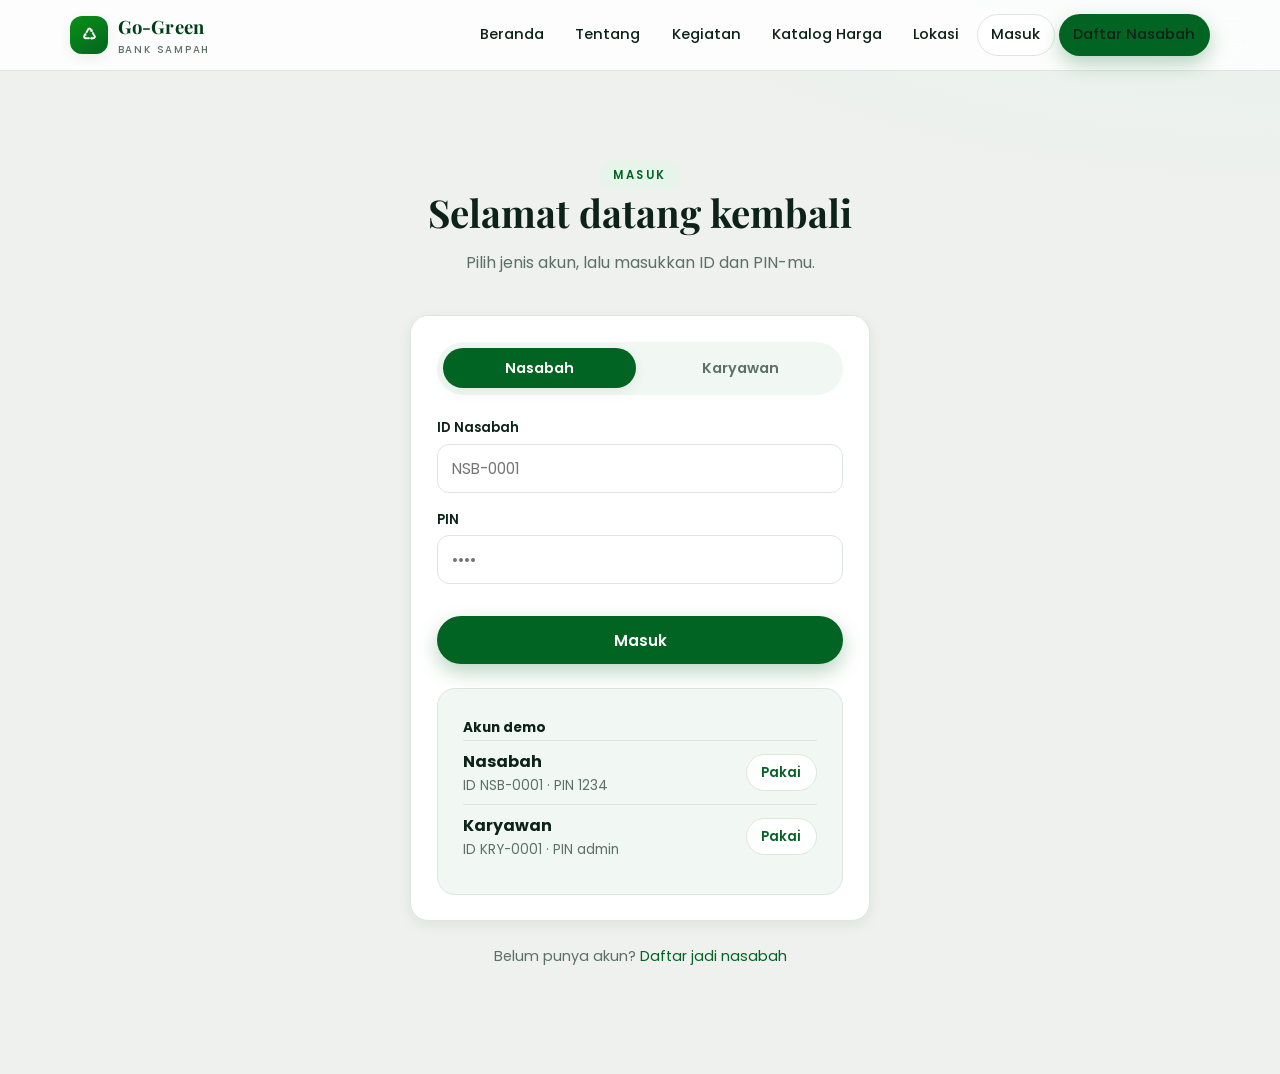
==== login.html @ a3bb7e5e "Add files via upload" ====
<!DOCTYPE html>
<html lang="id">
<head>
  <meta charset="UTF-8">
  <meta name="viewport" content="width=device-width, initial-scale=1.0">
  <title>Masuk — Bank Sampah Go-Green</title>
  <link rel="stylesheet" href="assets/css/app.css">
</head>
<body>
  <script src="assets/js/store.js"></script>
  <script>GG.renderTopbar('', 'public');</script>

  <section class="section">
    <div class="container" style="max-width:460px">
      <div class="section-head">
        <span class="eyebrow">Masuk</span>
        <h2>Selamat datang kembali</h2>
        <p>Pilih jenis akun, lalu masukkan ID dan PIN-mu.</p>
      </div>

      <div class="card">
        <div class="tabs">
          <button id="tab-nasabah" class="active" onclick="setRole('nasabah')">Nasabah</button>
          <button id="tab-karyawan" onclick="setRole('karyawan')">Karyawan</button>
        </div>

        <form id="login-form">
          <div class="field">
            <label for="id" id="lbl-id">ID Nasabah</label>
            <input class="input" id="id" required placeholder="NSB-0001">
          </div>
          <div class="field">
            <label for="pin">PIN</label>
            <input class="input" id="pin" type="password" required placeholder="••••">
          </div>
          <div id="face" class="hidden">
            <button type="button" class="btn btn-ghost btn-block" onclick="faceId()">📷 Scan FaceID (simulasi)</button>
            <div class="hint center mt-1">Karyawan boleh masuk pakai FaceID atau kredensial.</div>
          </div>
          <button class="btn btn-primary btn-block mt-2" type="submit">Masuk</button>
        </form>

        <div class="card mt-3" style="background:var(--leaf-50);box-shadow:none">
          <b style="font-size:.85rem">Akun demo</b>
          <div class="row-item" style="padding:.5rem 0"><div class="grow"><b>Nasabah</b><div class="muted" style="font-size:.84rem">ID NSB-0001 · PIN 1234</div></div>
            <button class="btn btn-ghost btn-sm" onclick="isi('nasabah','NSB-0001','1234')">Pakai</button></div>
          <div class="row-item" style="padding:.5rem 0"><div class="grow"><b>Karyawan</b><div class="muted" style="font-size:.84rem">ID KRY-0001 · PIN admin</div></div>
            <button class="btn btn-ghost btn-sm" onclick="isi('karyawan','KRY-0001','admin')">Pakai</button></div>
        </div>
      </div>

      <p class="center muted mt-3" style="font-size:.9rem">Belum punya akun? <a href="daftar.html">Daftar jadi nasabah</a></p>
    </div>
  </section>

  <script>
    let role = 'nasabah';
    function setRole(r) {
      role = r;
      document.getElementById('tab-nasabah').classList.toggle('active', r === 'nasabah');
      document.getElementById('tab-karyawan').classList.toggle('active', r === 'karyawan');
      document.getElementById('lbl-id').textContent = r === 'karyawan' ? 'ID Karyawan' : 'ID Nasabah';
      document.getElementById('id').placeholder = r === 'karyawan' ? 'KRY-0001' : 'NSB-0001';
      document.getElementById('face').classList.toggle('hidden', r !== 'karyawan');
    }
    function isi(r, id, pin) {
      setRole(r);
      document.getElementById('id').value = id;
      document.getElementById('pin').value = pin;
    }
    function faceId() {
      // simulasi: pakai karyawan demo pertama
      const k = GG.load().karyawan[0];
      document.getElementById('id').value = k.id;
      document.getElementById('pin').value = k.pin;
      GG.toast('FaceID dikenali: ' + k.nama, 'amber');
    }
    function go(r) { location.href = r === 'karyawan' ? 'karyawan.html' : 'nasabah.html'; }

    document.getElementById('login-form').addEventListener('submit', function (e) {
      e.preventDefault();
      const res = GG.login(role, document.getElementById('id').value, document.getElementById('pin').value);
      if (!res.ok) { GG.toast(res.msg); return; }
      GG.toast('Berhasil masuk. Halo, ' + res.user.nama + '!');
      setTimeout(() => go(role), 500);
    });
  </script>
</body>
</html>
---- assets/css/app.css ----
/* ============================================================
   Bank Sampah Go-Green — App Stylesheet
   Tema: hijau daur ulang, font Playfair Display + Poppins
   ============================================================ */

@import url('https://fonts.googleapis.com/css2?family=Playfair+Display:wght@600;700;800&family=Poppins:wght@300;400;500;600;700&display=swap');

:root {
  --green-900: #013d16;
  --green-700: #026423;   /* warna brand utama */
  --green-500: #0a9113;
  --green-300: #3cae5a;
  --leaf-100:  #e6f4ea;
  --leaf-50:   #f1f8f3;
  --amber:     #f0a830;   /* IoT / sorotan / peringatan */
  --amber-700: #c97e16;
  --amber-50:  #fcf2dd;
  --ink:       #0d2218;
  --muted:     #5d7066;
  --paper:     #eef1ee;
  --card:      #ffffff;
  --line:      #dde6e0;
  --danger:    #c0392b;
  --shadow:    0 10px 30px rgba(1, 61, 22, .08);
  --shadow-sm: 0 4px 14px rgba(1, 61, 22, .07);
  --radius:    18px;
}

* { box-sizing: border-box; }

html { scroll-behavior: smooth; }

body {
  margin: 0;
  font-family: 'Poppins', sans-serif;
  color: var(--ink);
  background:
    radial-gradient(1200px 500px at 100% -10%, var(--leaf-100), transparent 60%),
    var(--paper);
  line-height: 1.6;
  -webkit-font-smoothing: antialiased;
}

h1, h2, h3 { font-family: 'Playfair Display', serif; line-height: 1.15; margin: 0 0 .4em; }
h1 { font-size: clamp(2rem, 4.5vw, 3.4rem); }
h2 { font-size: clamp(1.6rem, 3vw, 2.4rem); }
h3 { font-size: 1.25rem; }
p  { margin: 0 0 1rem; color: var(--ink); }
a  { color: var(--green-700); text-decoration: none; }
img { max-width: 100%; display: block; }

.container { width: min(1140px, 92%); margin-inline: auto; }
.muted { color: var(--muted); }
.center { text-align: center; }
.mt-1{margin-top:.5rem}.mt-2{margin-top:1rem}.mt-3{margin-top:1.5rem}.mt-4{margin-top:2.5rem}
.hidden { display: none !important; }

/* ---------- Eyebrow + section title ---------- */
.eyebrow {
  display: inline-block;
  font-size: .72rem; font-weight: 600; letter-spacing: .22em;
  text-transform: uppercase; color: var(--green-700);
  background: var(--leaf-100); padding: .35rem .8rem; border-radius: 30px;
}
.section { padding: clamp(3rem, 7vw, 6rem) 0; }
.section-head { max-width: 640px; margin: 0 auto 2.5rem; text-align: center; }
.section-head p { color: var(--muted); }

/* ============================================================
   TOPBAR
   ============================================================ */
.topbar {
  position: sticky; top: 0; z-index: 50;
  background: rgba(255,255,255,.82);
  backdrop-filter: blur(14px);
  border-bottom: 1px solid var(--line);
}
.topbar-inner {
  display: flex; align-items: center; gap: 1.2rem;
  height: 70px;
}
.brand { display: flex; align-items: center; gap: .6rem; font-weight: 700; color: var(--green-900); }
.brand .mark {
  width: 38px; height: 38px; border-radius: 12px; display: grid; place-items: center;
  background: linear-gradient(145deg, var(--green-500), var(--green-700));
  color: #fff; box-shadow: var(--shadow-sm);
}
.brand b { font-family: 'Playfair Display', serif; font-size: 1.15rem; letter-spacing: .2px; }
.brand small { display:block; font-size:.62rem; font-weight:500; letter-spacing:.18em; color:var(--muted); text-transform:uppercase; }
.nav { display: flex; gap: .25rem; margin-left: auto; align-items: center; }
.nav a {
  color: var(--ink); font-weight: 500; font-size: .92rem;
  padding: .5rem .85rem; border-radius: 30px; transition: .2s;
}
.nav a:hover { background: var(--leaf-100); color: var(--green-700); }
.nav a.active { background: var(--green-700); color: #fff; }
.nav .who { font-size: .82rem; color: var(--muted); margin-right: .4rem; }
.menu-toggle { display:none; background:none;border:none;cursor:pointer;font-size:1.6rem;color:var(--green-700); }

/* ============================================================
   BUTTONS
   ============================================================ */
.btn {
  display: inline-flex; align-items: center; gap: .5rem; justify-content: center;
  font-family: inherit; font-weight: 600; font-size: .95rem;
  padding: .7rem 1.4rem; border-radius: 30px; border: 1px solid transparent;
  cursor: pointer; transition: .2s; text-align: center;
}
.btn-primary { background: var(--green-700); color: #fff; box-shadow: 0 8px 20px rgba(2,100,35,.28); }
.btn-primary:hover { background: var(--green-900); transform: translateY(-1px); }
.btn-amber { background: var(--amber); color: #4a2e00; box-shadow: 0 8px 20px rgba(240,168,48,.3); }
.btn-amber:hover { background: var(--amber-700); color:#fff; transform: translateY(-1px); }
.btn-ghost { background: #fff; color: var(--green-700); border-color: var(--line); }
.btn-ghost:hover { border-color: var(--green-300); background: var(--leaf-50); }
.btn-block { width: 100%; }
.btn:disabled { opacity: .5; cursor: not-allowed; transform: none; }
.btn-sm { padding: .45rem .9rem; font-size: .82rem; }

/* ============================================================
   CARDS / GRID
   ============================================================ */
.card {
  background: var(--card); border: 1px solid var(--line);
  border-radius: var(--radius); padding: 1.6rem; box-shadow: var(--shadow-sm);
}
.grid { display: grid; gap: 1.4rem; }
.grid-2 { grid-template-columns: repeat(2, 1fr); }
.grid-3 { grid-template-columns: repeat(3, 1fr); }
.grid-4 { grid-template-columns: repeat(4, 1fr); }

/* ============================================================
   HERO (landing)
   ============================================================ */
.hero { position: relative; overflow: hidden; padding: clamp(3rem,7vw,6rem) 0 clamp(2rem,5vw,4rem); }
.hero-grid { display: grid; grid-template-columns: 1.05fr .95fr; gap: 3rem; align-items: center; }
.hero h1 span { color: var(--green-700); }
.hero p.lead { font-size: 1.08rem; color: var(--muted); max-width: 46ch; }
.hero-cta { display: flex; gap: .8rem; flex-wrap: wrap; margin-top: 1.5rem; }
.hero-art {
  aspect-ratio: 1/1; border-radius: 32px; position: relative;
  background:
    radial-gradient(circle at 30% 25%, #fff, transparent 40%),
    linear-gradient(145deg, var(--green-300), var(--green-700));
  box-shadow: var(--shadow); display: grid; place-items: center; color: #fff;
}
.hero-art .ring { position:absolute; inset: 18px; border: 2px dashed rgba(255,255,255,.45); border-radius: 26px; animation: spin 40s linear infinite; }
@keyframes spin { to { transform: rotate(360deg); } }
.hero-art .big { font-size: 5rem; }
.hero-art .cap { position:absolute; bottom: 22px; font-weight:600; letter-spacing:.05em; }

/* stat strip */
.stats { display: grid; grid-template-columns: repeat(3,1fr); gap: 1rem; margin-top: 2.5rem; }
.stat { background:#fff; border:1px solid var(--line); border-radius: 16px; padding: 1.1rem 1.2rem; }
.stat .n { font-family:'Playfair Display',serif; font-size: 1.9rem; color: var(--green-700); font-weight: 700; }
.stat .l { font-size: .82rem; color: var(--muted); }

/* feature / step cards */
.step { background:#fff; border:1px solid var(--line); border-radius: var(--radius); padding: 1.5rem; box-shadow: var(--shadow-sm); }
.step .num {
  width: 34px;height:34px;border-radius:10px;display:grid;place-items:center;font-weight:700;
  background: var(--leaf-100); color: var(--green-700); margin-bottom: .8rem;
}
.step h3 { font-size: 1.05rem; }
.step p { font-size: .9rem; color: var(--muted); margin: 0; }

/* ============================================================
   STEPPER (alur proses)
   ============================================================ */
.stepper { display:flex; flex-wrap:wrap; gap:.5rem; margin-bottom: 1.6rem; }
.stepper .s {
  flex:1; min-width: 120px; padding:.7rem .8rem; border-radius: 12px; font-size:.8rem;
  background:#fff; border:1px solid var(--line); color: var(--muted); position:relative;
}
.stepper .s b { display:block; color: var(--ink); font-size:.82rem; }
.stepper .s.done { background: var(--leaf-100); border-color: var(--green-300); color: var(--green-700); }
.stepper .s.active { background: var(--green-700); border-color: var(--green-700); color:#fff; }
.stepper .s.active b { color:#fff; }

/* ============================================================
   TABLES (katalog harga)
   ============================================================ */
.table-wrap { overflow-x: auto; border-radius: var(--radius); border:1px solid var(--line); }
table.gg { width:100%; border-collapse: collapse; background:#fff; font-size:.92rem; }
table.gg thead th {
  background: var(--green-700); color:#fff; text-align:left; padding: .9rem 1rem;
  font-weight:600; font-size:.82rem; letter-spacing:.04em; text-transform:uppercase;
}
table.gg td { padding: .8rem 1rem; border-top:1px solid var(--line); }
table.gg tbody tr:nth-child(even) { background: var(--leaf-50); }
table.gg .cat td { background: var(--green-900); color:#fff; font-weight:600; }
table.gg .price { font-variant-numeric: tabular-nums; white-space: nowrap; }

/* ============================================================
   FORMS
   ============================================================ */
.field { margin-bottom: 1rem; }
.field label { display:block; font-size:.82rem; font-weight:600; margin-bottom:.35rem; color: var(--ink); }
.input, select.input, textarea.input {
  width:100%; font-family:inherit; font-size:.95rem; color: var(--ink);
  padding:.75rem .9rem; border:1px solid var(--line); border-radius: 12px; background:#fff; transition:.2s;
}
.input:focus { outline:none; border-color: var(--green-500); box-shadow: 0 0 0 3px var(--leaf-100); }
textarea.input { resize: vertical; min-height: 84px; }
.hint { font-size:.78rem; color: var(--muted); margin-top:.3rem; }
.check { display:flex; align-items:center; gap:.5rem; font-size:.9rem; }
.check input { width:18px;height:18px;accent-color: var(--green-700); }

/* role pills (login) */
.tabs { display:flex; gap:.5rem; background: var(--leaf-50); padding:.4rem; border-radius: 30px; margin-bottom:1.4rem; }
.tabs button {
  flex:1; border:none; background:none; font-family:inherit; font-weight:600; font-size:.9rem;
  padding:.6rem; border-radius: 30px; cursor:pointer; color: var(--muted);
}
.tabs button.active { background: var(--green-700); color:#fff; box-shadow: var(--shadow-sm); }

/* ============================================================
   BADGES / NOTIF
   ============================================================ */
.badge { display:inline-flex; align-items:center; gap:.35rem; font-size:.74rem; font-weight:600; padding:.25rem .6rem; border-radius: 20px; }
.badge.green { background: var(--leaf-100); color: var(--green-700); }
.badge.amber { background: var(--amber-50); color: var(--amber-700); }
.badge.red   { background: #fbe3e0; color: var(--danger); }
.dot { width:9px;height:9px;border-radius:50%; display:inline-block; }
.dot.on { background: var(--green-500); box-shadow:0 0 0 4px rgba(10,145,19,.18); animation: pulse 1.8s infinite; }
.dot.off { background: #b9c4be; }
@keyframes pulse { 0%,100%{box-shadow:0 0 0 4px rgba(10,145,19,.18)} 50%{box-shadow:0 0 0 7px rgba(10,145,19,0)} }

/* ============================================================
   DASHBOARD bits
   ============================================================ */
.saldo-card {
  background: linear-gradient(145deg, var(--green-700), var(--green-900));
  color:#fff; border-radius: var(--radius); padding: 1.8rem; box-shadow: var(--shadow);
}
.saldo-card .lbl { font-size:.8rem; opacity:.85; letter-spacing:.04em; }
.saldo-card .amt { font-family:'Playfair Display',serif; font-size: 2.4rem; font-weight:800; }

.menu-card { cursor:pointer; transition:.2s; }
.menu-card:hover { transform: translateY(-3px); border-color: var(--green-300); box-shadow: var(--shadow); }
.menu-card .ic { width:48px;height:48px;border-radius:14px;display:grid;place-items:center;font-size:1.4rem;background:var(--leaf-100);color:var(--green-700);margin-bottom:.8rem; }

/* IoT scale readout */
.scale {
  background: #06240f; color: var(--green-300); border-radius: 14px; padding: 1.2rem 1.4rem;
  font-variant-numeric: tabular-nums; text-align:center; border:1px solid #0c3d1c;
}
.scale .read { font-family:'Playfair Display',serif; font-size: 3rem; font-weight:800; color:#9af0b1; }
.scale .unit { font-size: 1.1rem; color: var(--green-300); }
.scale .lbl { font-size:.74rem; letter-spacing:.2em; text-transform:uppercase; opacity:.8; }

/* jenis sampah grid (karyawan) */
.type-grid { display:grid; grid-template-columns: repeat(3,1fr); gap:.7rem; }
.type-btn {
  border:1px solid var(--line); background:#fff; border-radius:12px; padding:.8rem .6rem;
  cursor:pointer; text-align:center; font-family:inherit; transition:.15s;
}
.type-btn:hover { border-color: var(--green-300); background: var(--leaf-50); }
.type-btn.sel { border-color: var(--green-700); background: var(--leaf-100); box-shadow: inset 0 0 0 1px var(--green-700); }
.type-btn b { display:block; font-size:.9rem; }
.type-btn small { color: var(--muted); font-size:.74rem; }

/* QR */
.qr-box { display:inline-block; padding:14px; background:#fff; border:1px solid var(--line); border-radius:16px; box-shadow: var(--shadow-sm); }
.qr-box svg { display:block; }
.qr-cap { font-size:.78rem; color: var(--muted); margin-top:.5rem; text-align:center; }

/* list rows */
.row-item { display:flex; align-items:center; gap:1rem; padding:.85rem 0; border-top:1px solid var(--line); }
.row-item:first-child { border-top:none; }
.row-item .grow { flex:1; }
.row-item .amt { font-weight:700; color: var(--green-700); white-space:nowrap; }
.row-item .amt.minus { color: var(--danger); }

/* ============================================================
   TOAST + MODAL
   ============================================================ */
.toast-wrap { position: fixed; right: 18px; bottom: 18px; z-index: 200; display:flex; flex-direction:column; gap:.6rem; }
.toast {
  background: var(--green-900); color:#fff; padding:.85rem 1.1rem; border-radius:12px;
  box-shadow: var(--shadow); font-size:.9rem; max-width: 320px; animation: slidein .3s ease;
}
.toast.amber { background: var(--amber-700); }
@keyframes slidein { from{transform:translateY(12px);opacity:0} to{transform:none;opacity:1} }

.modal-bg {
  position: fixed; inset:0; background: rgba(1,30,12,.55); backdrop-filter: blur(3px);
  display:grid; place-items:center; z-index:150; padding:1rem;
}
.modal {
  background:#fff; border-radius: var(--radius); padding: 1.8rem; width: min(460px, 100%);
  box-shadow: var(--shadow); animation: slidein .25s ease;
}
.modal h3 { margin-top:0; }
.modal-actions { display:flex; gap:.6rem; margin-top:1.4rem; }
.modal-actions .btn { flex:1; }

/* ============================================================
   CHATBOT (floating)
   ============================================================ */
.fab {
  position: fixed; right: 22px; bottom: 22px; z-index: 120;
  width: 60px; height: 60px; border-radius: 50%; border:none; cursor:pointer;
  background: var(--green-700); color:#fff; font-size: 1.6rem;
  box-shadow: 0 12px 28px rgba(2,100,35,.4); transition:.2s;
}
.fab:hover { transform: scale(1.06); }
.chat {
  position: fixed; right: 22px; bottom: 94px; z-index: 121;
  width: min(340px, 90vw); height: 460px; background:#fff; border-radius: 20px;
  box-shadow: var(--shadow); display:flex; flex-direction:column; overflow:hidden;
  border:1px solid var(--line); transform-origin: bottom right; animation: slidein .25s ease;
}
.chat-head { background: var(--green-700); color:#fff; padding: 1rem 1.1rem; }
.chat-head b { font-family:'Playfair Display',serif; }
.chat-body { flex:1; overflow-y:auto; padding: 1rem; display:flex; flex-direction:column; gap:.6rem; background: var(--leaf-50); }
.bubble { padding:.6rem .85rem; border-radius:14px; font-size:.88rem; max-width: 85%; }
.bubble.bot { background:#fff; border:1px solid var(--line); align-self:flex-start; border-bottom-left-radius:4px; }
.bubble.me  { background: var(--green-700); color:#fff; align-self:flex-end; border-bottom-right-radius:4px; }
.chat-chips { display:flex; flex-wrap:wrap; gap:.4rem; padding:.6rem; border-top:1px solid var(--line); background:#fff; }
.chip { font-size:.78rem; border:1px solid var(--line); background:#fff; border-radius:20px; padding:.35rem .7rem; cursor:pointer; }
.chip:hover { background: var(--leaf-100); border-color: var(--green-300); }

/* ============================================================
   FOOTER
   ============================================================ */
.site-footer { background: var(--green-900); color: #cfe6d6; padding: 3rem 0 1.5rem; margin-top: 4rem; }
.site-footer a { color:#cfe6d6; }
.foot-grid { display:grid; grid-template-columns: 1.4fr 1fr 1fr; gap:2rem; }
.site-footer h4 { color:#fff; font-family:'Poppins'; font-size:.9rem; letter-spacing:.1em; text-transform:uppercase; margin-bottom:.8rem; }
.site-footer ul li { padding:.2rem 0; font-size:.9rem; }
.foot-bottom { border-top:1px solid rgba(255,255,255,.12); margin-top:2rem; padding-top:1.2rem; text-align:center; font-size:.82rem; opacity:.8; }

/* ============================================================
   RESPONSIVE
   ============================================================ */
@media (max-width: 880px) {
  .hero-grid { grid-template-columns: 1fr; }
  .hero-art { max-width: 360px; margin: 0 auto; }
  .grid-3, .grid-4, .foot-grid { grid-template-columns: 1fr 1fr; }
  .type-grid { grid-template-columns: 1fr 1fr; }
}
@media (max-width: 640px) {
  .nav { position: fixed; inset: 70px 0 auto 0; background:#fff; flex-direction:column; align-items:stretch;
         padding:1rem; border-bottom:1px solid var(--line); display:none; }
  .nav.open { display:flex; }
  .nav .who { order:-1; }
  .menu-toggle { display:block; margin-left:auto; }
  .grid-2, .grid-3, .grid-4, .stats, .foot-grid { grid-template-columns: 1fr; }
  .type-grid { grid-template-columns: 1fr 1fr; }
}

@media (prefers-reduced-motion: reduce) {
  * { animation: none !important; transition: none !important; scroll-behavior: auto; }
}
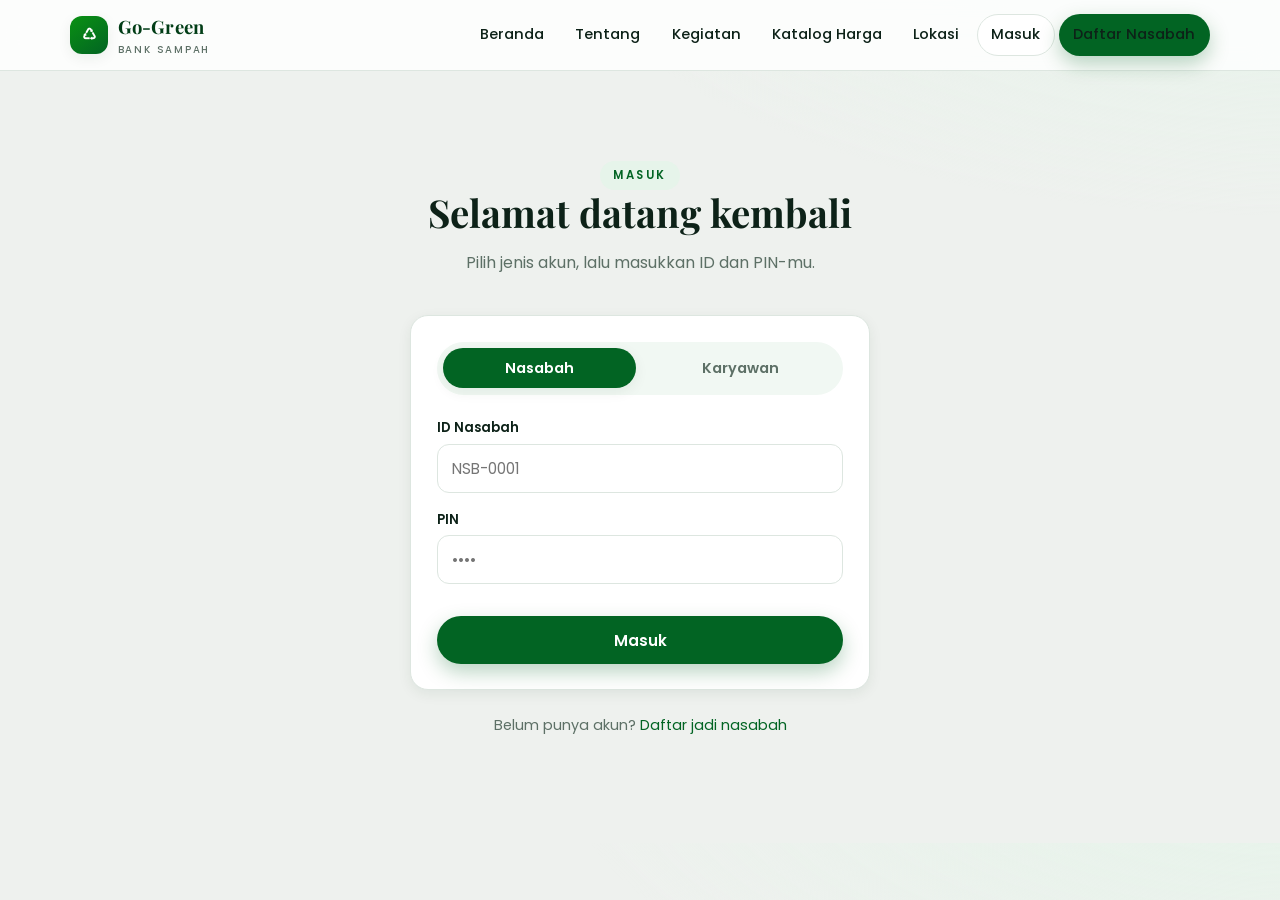
==== commit 0a43ecd4: "Update login.html" ====
--- a/login.html
+++ b/login.html
@@ -39,14 +39,6 @@
           </div>
           <button class="btn btn-primary btn-block mt-2" type="submit">Masuk</button>
         </form>
-
-        <div class="card mt-3" style="background:var(--leaf-50);box-shadow:none">
-          <b style="font-size:.85rem">Akun demo</b>
-          <div class="row-item" style="padding:.5rem 0"><div class="grow"><b>Nasabah</b><div class="muted" style="font-size:.84rem">ID NSB-0001 · PIN 1234</div></div>
-            <button class="btn btn-ghost btn-sm" onclick="isi('nasabah','NSB-0001','1234')">Pakai</button></div>
-          <div class="row-item" style="padding:.5rem 0"><div class="grow"><b>Karyawan</b><div class="muted" style="font-size:.84rem">ID KRY-0001 · PIN admin</div></div>
-            <button class="btn btn-ghost btn-sm" onclick="isi('karyawan','KRY-0001','admin')">Pakai</button></div>
-        </div>
       </div>
 
       <p class="center muted mt-3" style="font-size:.9rem">Belum punya akun? <a href="daftar.html">Daftar jadi nasabah</a></p>
